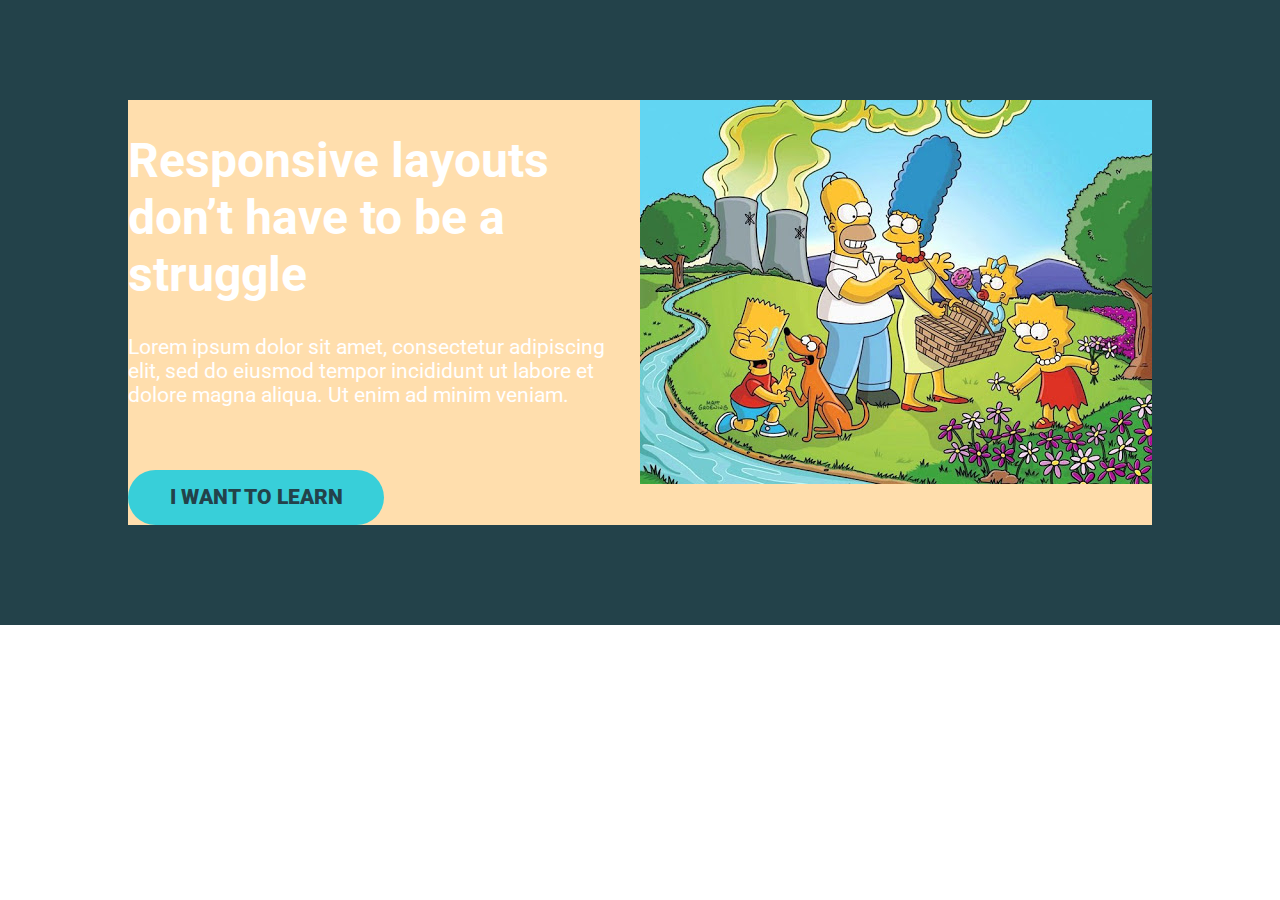
==== challenge-flexbox #5/index.html @ c942b5a1 "day 9" ====
<!DOCTYPE html>
<html lang="en">

<head>
    <meta charset="UTF-8">
    <title>Conquering Responsive Layouts</title>
    <meta name="viewport" content="width=device-width, initial-scale=1.0">
    <meta http-equiv="X-UA-Compatible" content="ie=edge">
    <link rel='icon' href='./public/img/favicon.ico' type='image/x-icon'/>
    <link href="https://fonts.googleapis.com/css2?family=Roboto:wght@400;900&display=swap" rel="stylesheet">
    <link rel="stylesheet" type="text/css" href="./public/css/style.css">
</head>

<body>
    <div class="hero">
        <div class="container row">

            <div class="hero__text">
                <h1>Responsive layouts don’t have to be a struggle</h1>
                <p>Lorem ipsum dolor sit amet, consectetur adipiscing elit, sed do eiusmod tempor incididunt ut labore
                    et dolore magna aliqua. Ut enim ad minim veniam.</p>
                <a href="#" class="btn">I want to learn</a>
            </div>

            <div>
                <img src="./public/img/simpsons.jpg  " alt="simpsons">
            </div>     
        </div>
    </div>

   
</body>

</html>
---- challenge-flexbox #5/public/css/style.css ----
*, *::before, *::after {
  box-sizing: border-box;
}

body {
  margin: 0;
  font-family: 'Roboto', sans-serif;
  font-size: 1.3rem;
}

h1 {
  font-size: 3rem;
}

.container {
  width: 80%;
  max-width: 1100px;
  margin: 0 auto;
  background-color: navajowhite;
}

.hero {
  padding: 100px 0;
  background-color: #23424A;
  color: #FFF;
}

.hero__text {
  width: 60%;
}

.hero p {
  margin-bottom: 3em;
}



.btn {
  display: inline-block;
  text-decoration: none;
  text-transform: uppercase;
  color: #23424A;
  font-weight: 900;
  background-color: #38CFD9;
  padding: .75em 2em;
  border-radius: 100px;
}

.btn:hover,
.btn:focus {
  opacity: .75; 
}


.row {
  display: flex;
  align-items: flex-start;
}
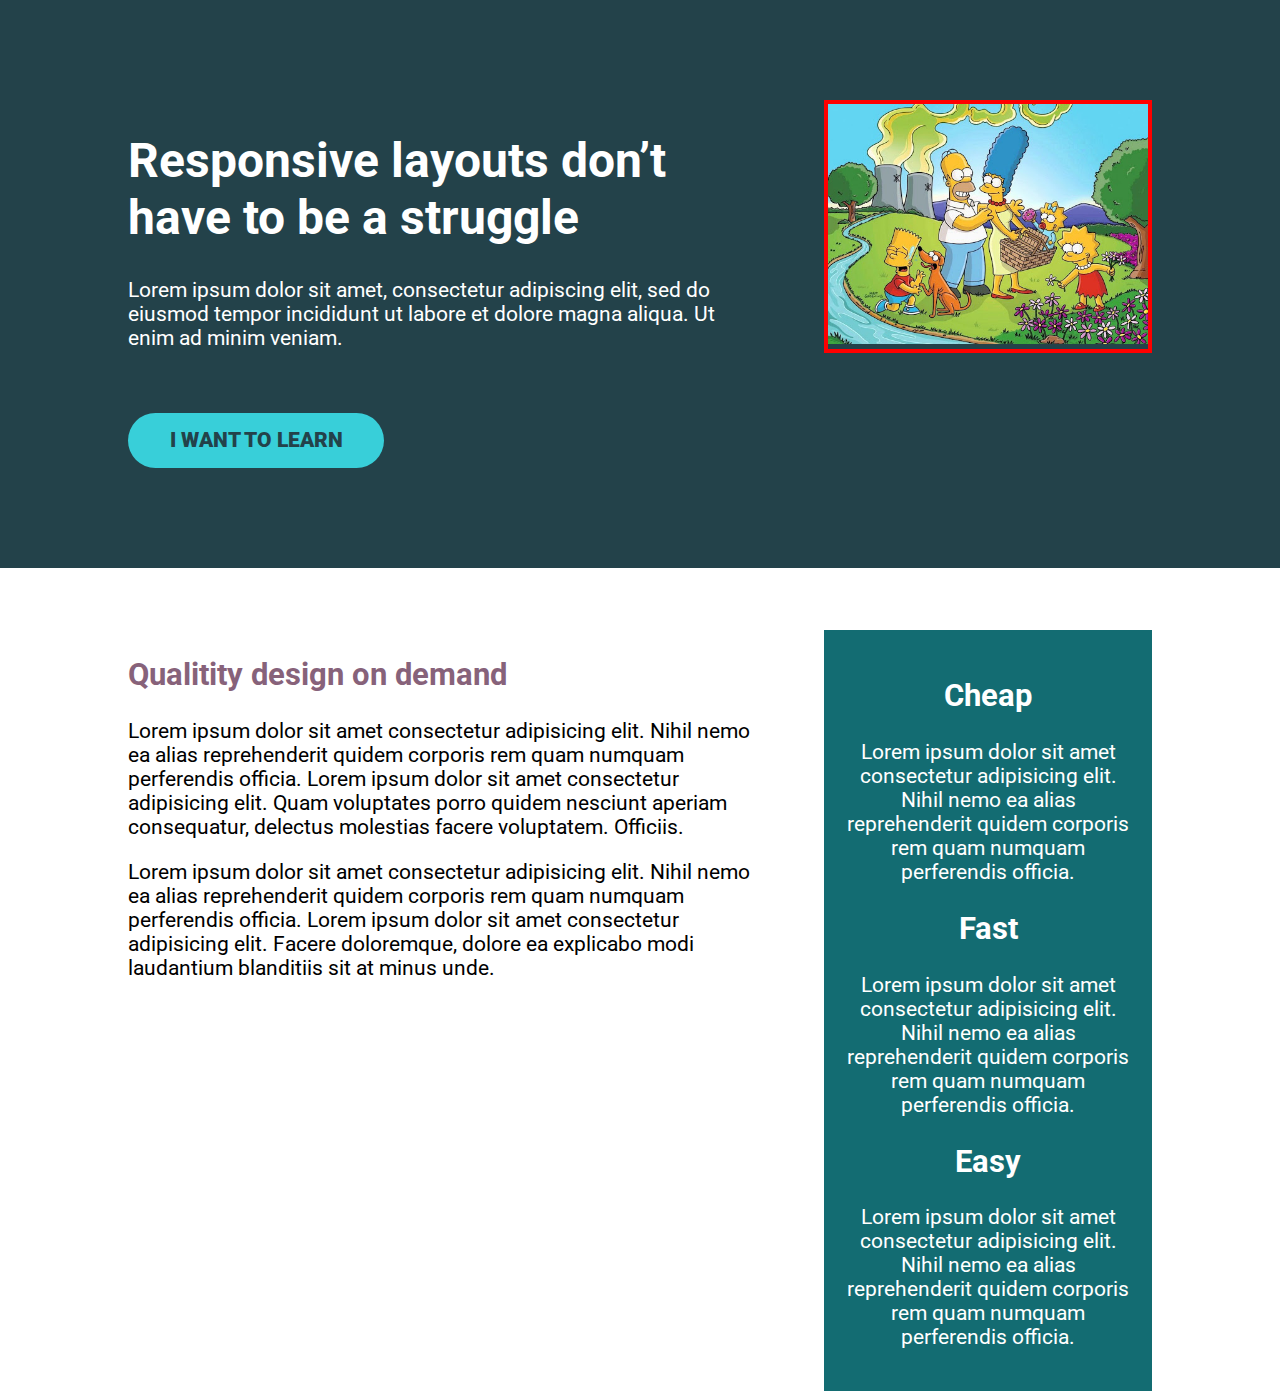
==== commit 98af3880: "day 11" ====
--- a/challenge-flexbox #5/index.html
+++ b/challenge-flexbox #5/index.html
@@ -6,7 +6,7 @@
     <title>Conquering Responsive Layouts</title>
     <meta name="viewport" content="width=device-width, initial-scale=1.0">
     <meta http-equiv="X-UA-Compatible" content="ie=edge">
-    <link rel='icon' href='./public/img/favicon.ico' type='image/x-icon'/>
+    <link rel='icon' href='./public/img/favicon.ico' type='image/x-icon' />
     <link href="https://fonts.googleapis.com/css2?family=Roboto:wght@400;900&display=swap" rel="stylesheet">
     <link rel="stylesheet" type="text/css" href="./public/css/style.css">
 </head>
@@ -14,21 +14,47 @@
 <body>
     <div class="hero">
         <div class="container row">
-
             <div class="hero__text">
                 <h1>Responsive layouts don’t have to be a struggle</h1>
                 <p>Lorem ipsum dolor sit amet, consectetur adipiscing elit, sed do eiusmod tempor incididunt ut labore
                     et dolore magna aliqua. Ut enim ad minim veniam.</p>
                 <a href="#" class="btn">I want to learn</a>
             </div>
-
-            <div>
+            <div class="hero__img">
                 <img src="./public/img/simpsons.jpg  " alt="simpsons">
-            </div>     
+            </div>
         </div>
     </div>
 
-   
+    
+    <main class="main container row">
+        <section class="primary-content">
+            <h2 class="section-title">Qualitity design on demand </h2>
+            <p>Lorem ipsum dolor sit amet consectetur adipisicing elit. Nihil nemo ea alias reprehenderit quidem
+                corporis rem quam numquam perferendis officia. Lorem ipsum dolor sit amet consectetur adipisicing elit.
+                Quam voluptates porro quidem nesciunt aperiam consequatur, delectus molestias facere voluptatem.
+                Officiis.</p>
+            <p>Lorem ipsum dolor sit amet consectetur adipisicing elit. Nihil nemo ea alias reprehenderit quidem
+                corporis rem quam numquam perferendis officia. Lorem ipsum dolor sit amet consectetur adipisicing elit.
+                Facere doloremque, dolore ea explicabo modi laudantium blanditiis sit at minus unde.</p>
+        </section>
+
+        <aside class="sidebar">
+            <h2 class="sidebar-title">Cheap </h2>
+            <p>Lorem ipsum dolor sit amet consectetur adipisicing elit. Nihil nemo ea alias reprehenderit quidem
+                corporis rem quam numquam perferendis officia.</p>
+
+            <h2 class="sidebar-title">Fast </h2>
+            <p>Lorem ipsum dolor sit amet consectetur adipisicing elit. Nihil nemo ea alias reprehenderit quidem
+                corporis rem quam numquam perferendis officia.</p>
+
+            <h2 class="sidebar-title">Easy </h2>
+            <p>Lorem ipsum dolor sit amet consectetur adipisicing elit. Nihil nemo ea alias reprehenderit quidem
+                corporis rem quam numquam perferendis officia.</p>
+        </aside>
+    </main>
+
+
 </body>
 
 </html>--- a/challenge-flexbox #5/public/css/style.css
+++ b/challenge-flexbox #5/public/css/style.css
@@ -12,28 +12,9 @@
   font-size: 3rem;
 }
 
-.container {
-  width: 80%;
-  max-width: 1100px;
-  margin: 0 auto;
-  background-color: navajowhite;
+.section-title {
+  color: #87627A
 }
-
-.hero {
-  padding: 100px 0;
-  background-color: #23424A;
-  color: #FFF;
-}
-
-.hero__text {
-  width: 60%;
-}
-
-.hero p {
-  margin-bottom: 3em;
-}
-
-
 
 .btn {
   display: inline-block;
@@ -51,8 +32,51 @@
   opacity: .75; 
 }
 
+.container {
+  width: 80%;
+  max-width: 1100px;
+  margin: 0 auto;
+}
+
+.hero {
+  padding: 100px 0;
+  background-color: #23424A;
+  color: #FFF;
+}
+
+.hero__text, 
+.primary-content  {
+  width: 62%;
+}
+
+img {
+  max-width: 100%;
+}
+
+.hero__img {
+  width: 32%;
+  align-self: flex-start  ;
+  border: 4px solid red;
+}
+
+.hero p {
+  margin-bottom: 3em;
+}
+
+.main {
+  margin-top: 3em;
+}
 
 .row {
   display: flex;
-  align-items: flex-start;
+  justify-content: space-between;
+}
+
+
+.sidebar {
+  width: 32%;
+  text-align: center;
+  color: #fff;
+  background-color: #136c72;
+  padding: 1em;
 }